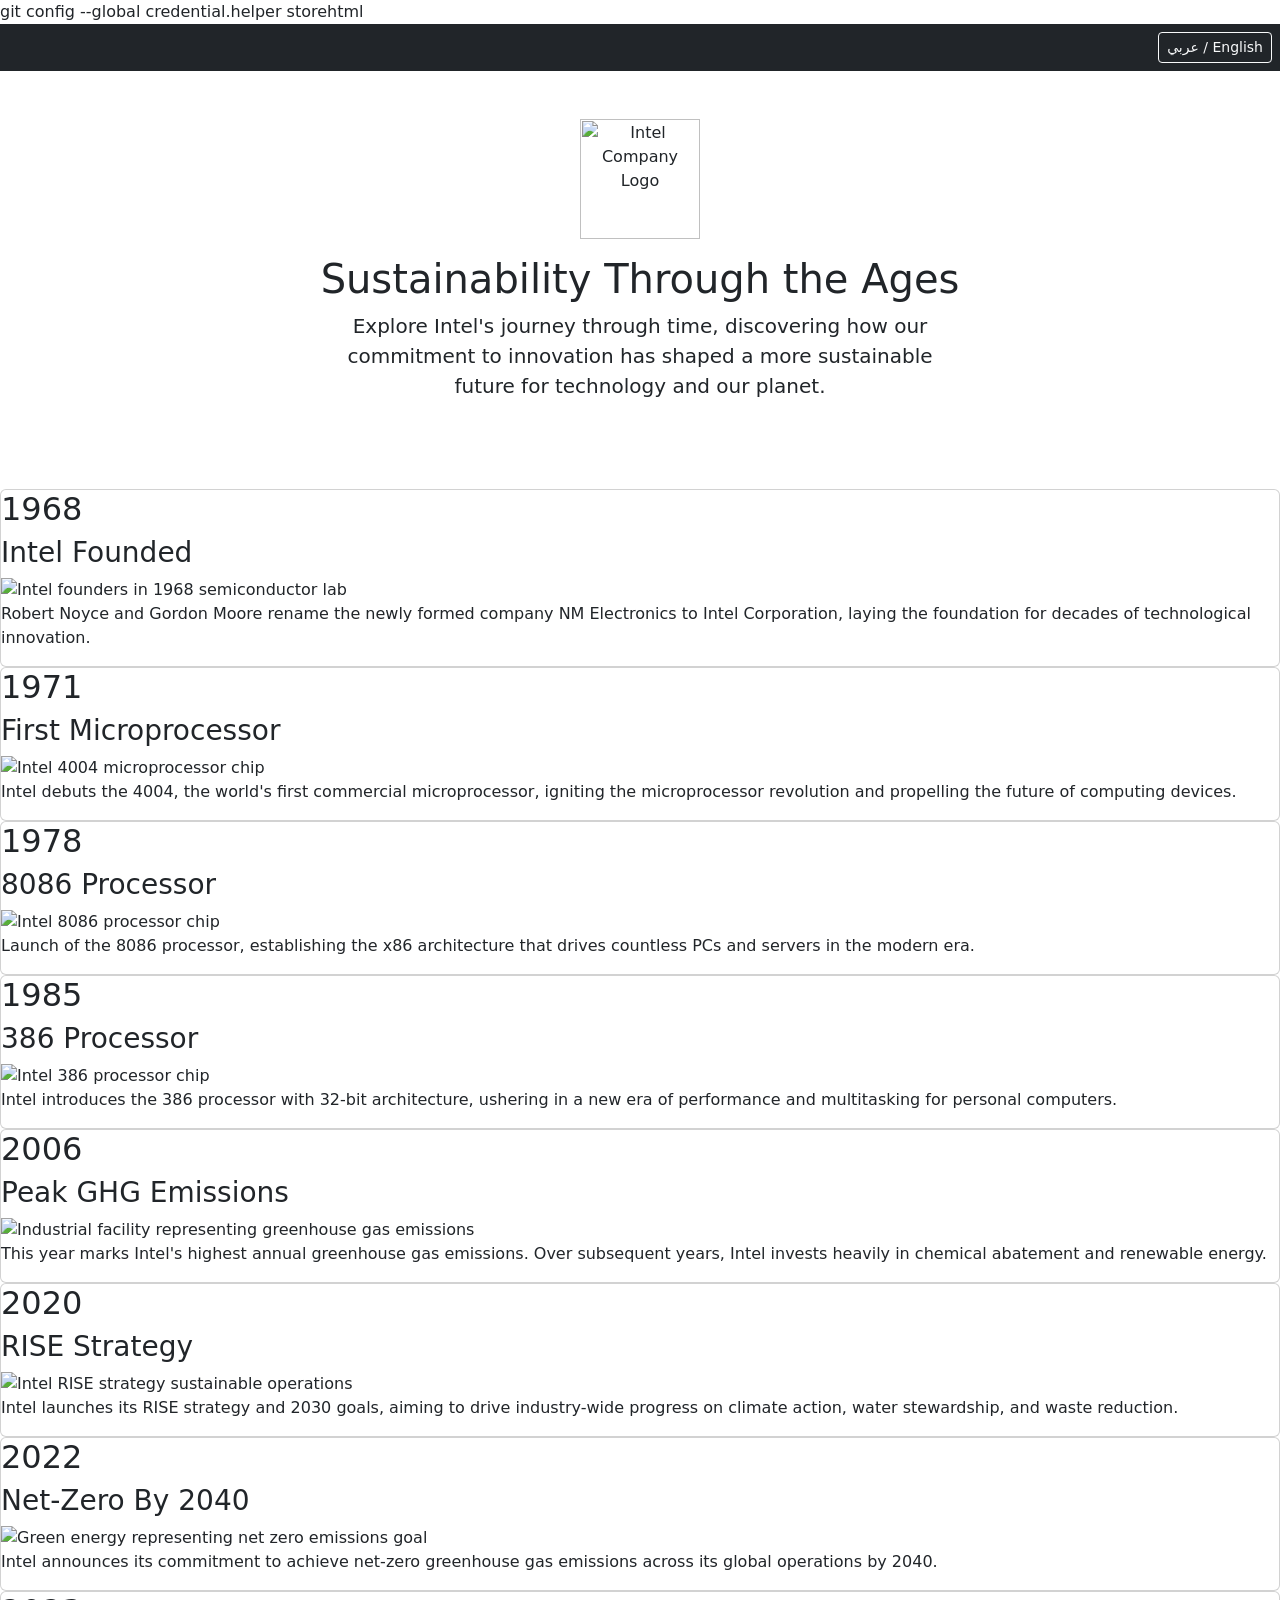
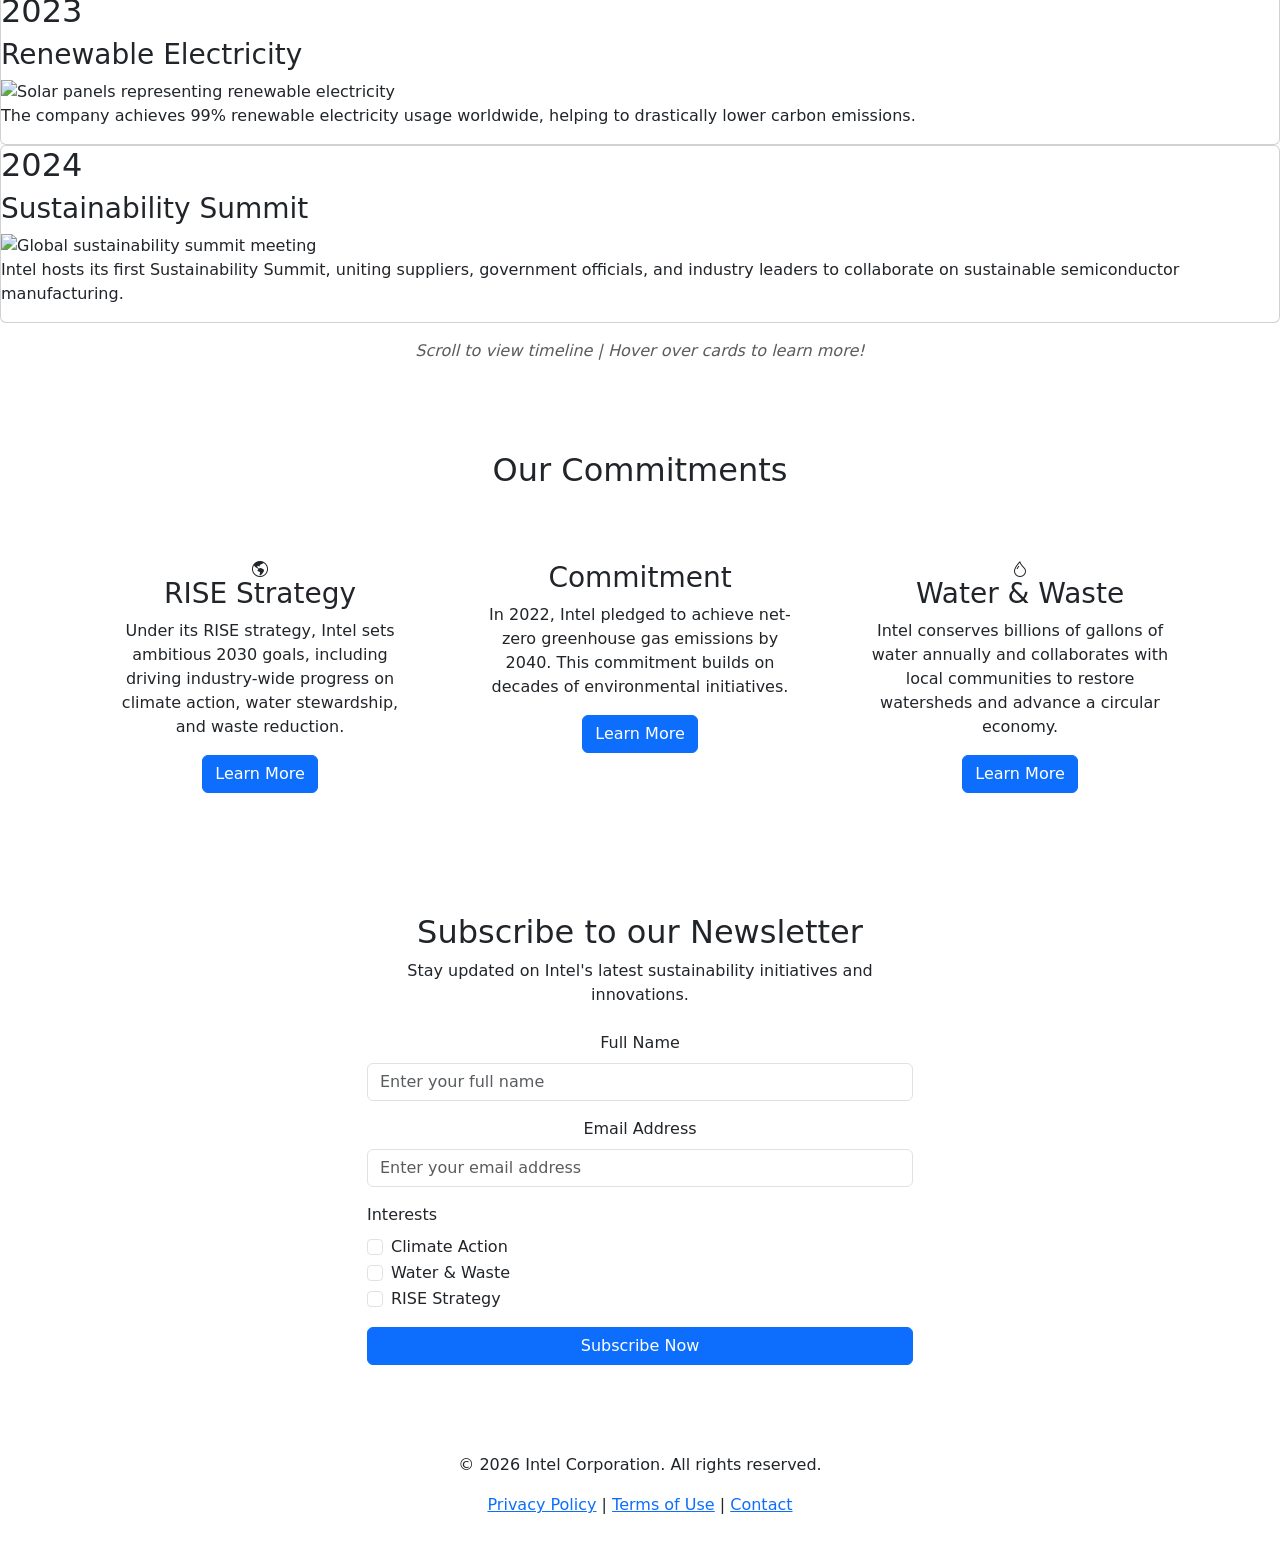
==== index.html @ 624cc10b "Rename index (3).html to index.html" ====
git config --global credential.helper storehtml<!DOCTYPE html>
<html lang="en" dir="ltr">
<head>
  <meta charset="UTF-8" />
  <meta name="viewport" content="width=device-width, initial-scale=1.0" />
  <title>Intel: Sustainability Through the Ages</title>
  <!-- Bootstrap -->
  <link href="https://cdn.jsdelivr.net/npm/bootstrap@5.3.0/dist/css/bootstrap.min.css" rel="stylesheet"/>
  <!-- Bootstrap Icons -->
  <link href="https://cdn.jsdelivr.net/npm/bootstrap-icons@1.10.5/font/bootstrap-icons.css" rel="stylesheet"/>
  <link rel="stylesheet" href="style.css" />
</head>
<body>

  <!-- Language Toggle -->
  <div class="text-end p-2 bg-dark">
    <button class="btn btn-sm btn-outline-light" onclick="toggleRTL()">عربي / English</button>
  </div>

  <!-- Header / Hero Section -->
  <header class="hero text-center py-5">
    <div class="container">
      <img src="img/intel-header-logo.svg" alt="Intel Company Logo" class="mb-3" style="width:120px"/>
      <h1>Sustainability Through the Ages</h1>
      <p class="lead mx-auto" style="max-width:600px">
        Explore Intel's journey through time, discovering how our commitment
        to innovation has shaped a more sustainable future for technology
        and our planet.
      </p>
    </div>
  </header>

  <!-- Timeline Cards Section -->
  <section class="timeline-section py-4">
    <div class="timeline-container">

      <div class="card timeline-card">
        <h2>1968</h2>
        <h3>Intel Founded</h3>
        <img src="img/1.jpg" alt="Intel founders in 1968 semiconductor lab" />
        <p>Robert Noyce and Gordon Moore rename the newly formed company NM Electronics to Intel Corporation, laying the foundation for decades of technological innovation.</p>
      </div>

      <div class="card timeline-card">
        <h2>1971</h2>
        <h3>First Microprocessor</h3>
        <img src="img/2.jpg" alt="Intel 4004 microprocessor chip" />
        <p>Intel debuts the 4004, the world's first commercial microprocessor, igniting the microprocessor revolution and propelling the future of computing devices.</p>
      </div>

      <div class="card timeline-card">
        <h2>1978</h2>
        <h3>8086 Processor</h3>
        <img src="img/3.jpg" alt="Intel 8086 processor chip" />
        <p>Launch of the 8086 processor, establishing the x86 architecture that drives countless PCs and servers in the modern era.</p>
      </div>

      <div class="card timeline-card">
        <h2>1985</h2>
        <h3>386 Processor</h3>
        <img src="img/4.jpg" alt="Intel 386 processor chip" />
        <p>Intel introduces the 386 processor with 32-bit architecture, ushering in a new era of performance and multitasking for personal computers.</p>
      </div>

      <div class="card timeline-card">
        <h2>2006</h2>
        <h3>Peak GHG Emissions</h3>
        <img src="img/1.jpg" alt="Industrial facility representing greenhouse gas emissions" />
        <p>This year marks Intel's highest annual greenhouse gas emissions. Over subsequent years, Intel invests heavily in chemical abatement and renewable energy.</p>
      </div>

      <div class="card timeline-card">
        <h2>2020</h2>
        <h3>RISE Strategy</h3>
        <img src="img/2.jpg" alt="Intel RISE strategy sustainable operations" />
        <p>Intel launches its RISE strategy and 2030 goals, aiming to drive industry-wide progress on climate action, water stewardship, and waste reduction.</p>
      </div>

      <div class="card timeline-card">
        <h2>2022</h2>
        <h3>Net-Zero By 2040</h3>
        <img src="img/3.jpg" alt="Green energy representing net zero emissions goal" />
        <p>Intel announces its commitment to achieve net-zero greenhouse gas emissions across its global operations by 2040.</p>
      </div>

      <div class="card timeline-card">
        <h2>2023</h2>
        <h3>Renewable Electricity</h3>
        <img src="img/4.jpg" alt="Solar panels representing renewable electricity" />
        <p>The company achieves 99% renewable electricity usage worldwide, helping to drastically lower carbon emissions.</p>
      </div>

      <div class="card timeline-card">
        <h2>2024</h2>
        <h3>Sustainability Summit</h3>
        <img src="img/1.jpg" alt="Global sustainability summit meeting" />
        <p>Intel hosts its first Sustainability Summit, uniting suppliers, government officials, and industry leaders to collaborate on sustainable semiconductor manufacturing.</p>
      </div>

    </div>
    <p class="text-center text-muted mt-3"><em>Scroll to view timeline | Hover over cards to learn more!</em></p>
  </section>

  <!-- 3-Column Bootstrap Section -->
  <section class="three-col-section py-5">
    <div class="container">
      <h2 class="text-center mb-5">Our Commitments</h2>
      <div class="row g-4">

        <div class="col-12 col-md-4">
          <div class="commitment-card h-100 p-4 text-center">
            <i class="bi bi-globe-americas commitment-icon" aria-hidden="true"></i>
            <h3>RISE Strategy</h3>
            <p>Under its RISE strategy, Intel sets ambitious 2030 goals, including driving industry-wide progress on climate action, water stewardship, and waste reduction.</p>
            <a href="https://www.intel.com/content/www/us/en/corporate-responsibility/2030-goals.html" class="btn btn-primary learn-more-btn" target="_blank" aria-label="Learn more about Intel RISE Strategy">Learn More</a>
          </div>
        </div>

        <div class="col-12 col-md-4">
          <div class="commitment-card h-100 p-4 text-center">
            <i class="bi bi-leaf commitment-icon" aria-hidden="true"></i>
            <h3>Commitment</h3>
            <p>In 2022, Intel pledged to achieve net-zero greenhouse gas emissions by 2040. This commitment builds on decades of environmental initiatives.</p>
            <a href="https://www.intel.com/content/www/us/en/environment/net-zero-by-2040.html" class="btn btn-primary learn-more-btn" target="_blank" aria-label="Learn more about Intel net zero commitment">Learn More</a>
          </div>
        </div>

        <div class="col-12 col-md-4">
          <div class="commitment-card h-100 p-4 text-center">
            <i class="bi bi-droplet commitment-icon" aria-hidden="true"></i>
            <h3>Water &amp; Waste</h3>
            <p>Intel conserves billions of gallons of water annually and collaborates with local communities to restore watersheds and advance a circular economy.</p>
            <a href="https://www.intel.com/content/www/us/en/environment/water.html" class="btn btn-primary learn-more-btn" target="_blank" aria-label="Learn more about Intel water and waste programs">Learn More</a>
          </div>
        </div>

      </div>
    </div>
  </section>

  <!-- Subscription Form -->
  <section class="subscription-section py-5" aria-labelledby="newsletter-heading">
    <div class="container">
      <div class="row justify-content-center">
        <div class="col-12 col-md-6 text-center">
          <h2 id="newsletter-heading">Subscribe to our Newsletter</h2>
          <p class="mb-4">Stay updated on Intel's latest sustainability initiatives and innovations.</p>
          <form action="#" method="post" novalidate>
            <div class="mb-3">
              <label for="fullName" class="form-label">Full Name</label>
              <input type="text" class="form-control" id="fullName" name="fullName" placeholder="Enter your full name" required aria-required="true"/>
            </div>
            <div class="mb-3">
              <label for="emailAddress" class="form-label">Email Address</label>
              <input type="email" class="form-control" id="emailAddress" name="emailAddress" placeholder="Enter your email address" required aria-required="true"/>
            </div>
            <div class="mb-3 text-start">
              <label class="form-label">Interests</label>
              <div class="form-check">
                <input class="form-check-input" type="checkbox" id="climateCheck" name="interests" value="climate"/>
                <label class="form-check-label" for="climateCheck">Climate Action</label>
              </div>
              <div class="form-check">
                <input class="form-check-input" type="checkbox" id="waterCheck" name="interests" value="water"/>
                <label class="form-check-label" for="waterCheck">Water & Waste</label>
              </div>
              <div class="form-check">
                <input class="form-check-input" type="checkbox" id="riseCheck" name="interests" value="rise"/>
                <label class="form-check-label" for="riseCheck">RISE Strategy</label>
              </div>
            </div>
            <button type="submit" class="btn btn-primary w-100">Subscribe Now</button>
          </form>
        </div>
      </div>
    </div>
  </section>

  <!-- Footer -->
  <footer class="py-4 text-center">
    <p>&copy; 2026 Intel Corporation. All rights reserved.</p>
    <p>
      <a href="#" aria-label="Intel Privacy Policy">Privacy Policy</a> |
      <a href="#" aria-label="Intel Terms of Use">Terms of Use</a> |
      <a href="#" aria-label="Intel Contact">Contact</a>
    </p>
  </footer>

  <!-- Bootstrap JS -->
  <script src="https://cdn.jsdelivr.net/npm/bootstrap@5.3.0/dist/js/bootstrap.bundle.min.js"></script>

  <!-- RTL Toggle Script -->
  <script>
    function toggleRTL() {
      const html = document.documentElement;
      if (html.getAttribute('dir') === 'rtl') {
        html.setAttribute('dir', 'ltr');
        html.setAttribute('lang', 'en');
      } else {
        html.setAttribute('dir', 'rtl');
        html.setAttribute('lang', 'ar');
      }
    }
  </script>

</body>
</html>
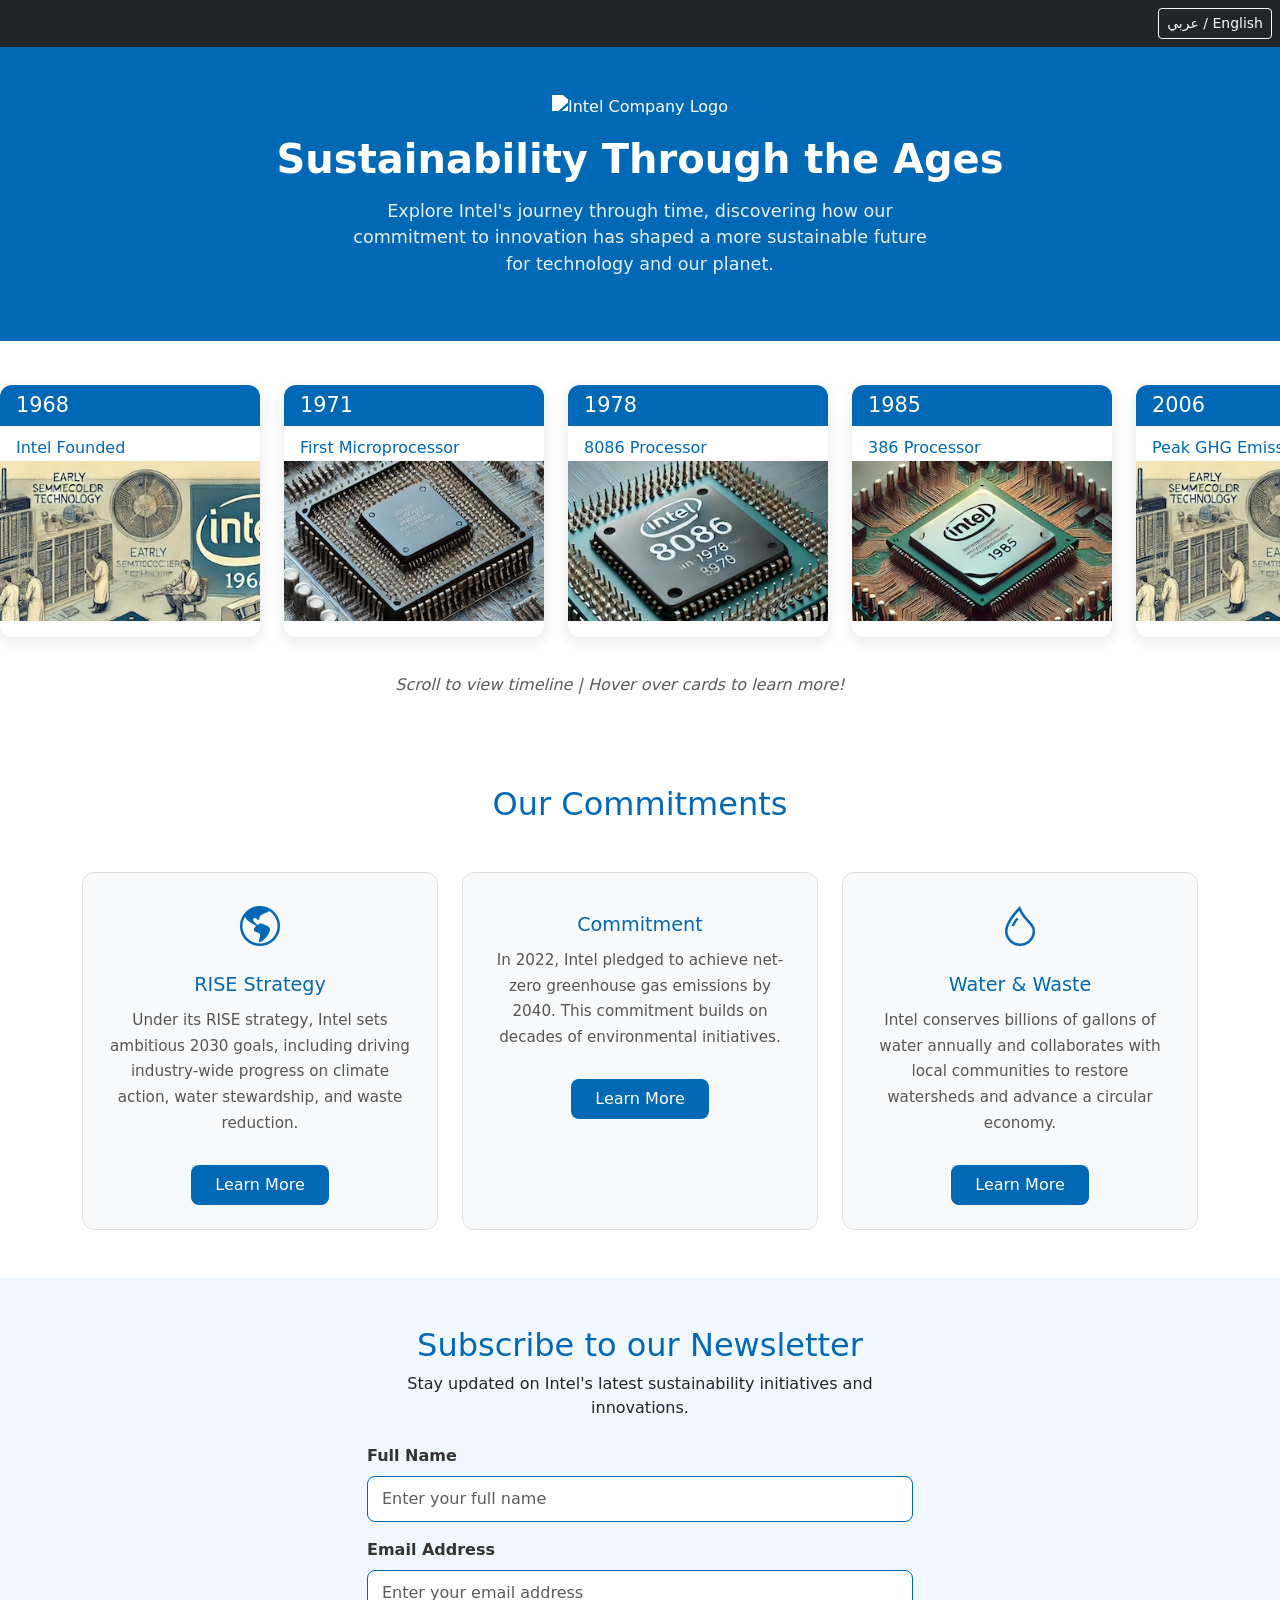
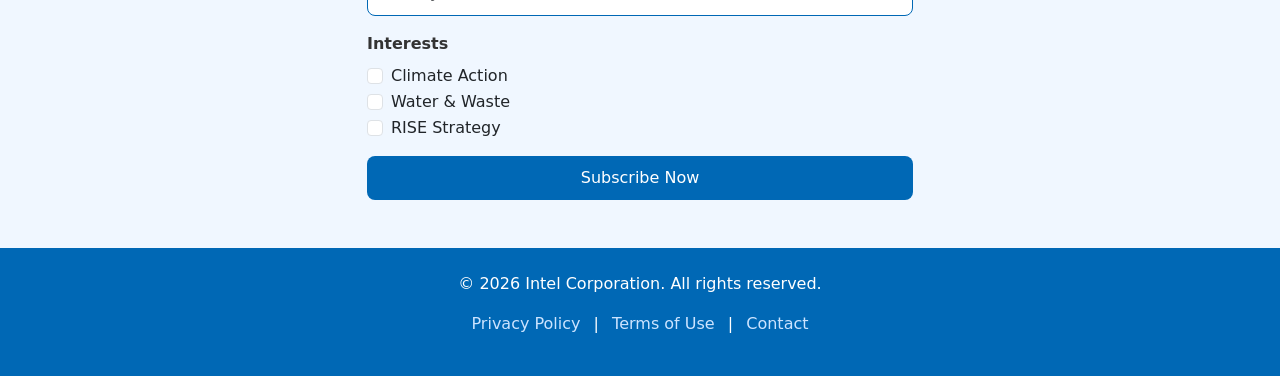
==== commit a0ab600d: "Update image source paths in index.html" ====
--- a/index.html
+++ b/index.html
@@ -1,4 +1,4 @@
-git config --global credential.helper storehtml<!DOCTYPE html>
+<!DOCTYPE html>
 <html lang="en" dir="ltr">
 <head>
   <meta charset="UTF-8" />
@@ -37,63 +37,63 @@
       <div class="card timeline-card">
         <h2>1968</h2>
         <h3>Intel Founded</h3>
-        <img src="img/1.jpg" alt="Intel founders in 1968 semiconductor lab" />
+        <img src="1.jpg" alt="Intel founders in 1968 semiconductor lab" />
         <p>Robert Noyce and Gordon Moore rename the newly formed company NM Electronics to Intel Corporation, laying the foundation for decades of technological innovation.</p>
       </div>
 
       <div class="card timeline-card">
         <h2>1971</h2>
         <h3>First Microprocessor</h3>
-        <img src="img/2.jpg" alt="Intel 4004 microprocessor chip" />
+        <img src="2.jpg" alt="Intel 4004 microprocessor chip" />
         <p>Intel debuts the 4004, the world's first commercial microprocessor, igniting the microprocessor revolution and propelling the future of computing devices.</p>
       </div>
 
       <div class="card timeline-card">
         <h2>1978</h2>
         <h3>8086 Processor</h3>
-        <img src="img/3.jpg" alt="Intel 8086 processor chip" />
+        <img src="3.jpg" alt="Intel 8086 processor chip" />
         <p>Launch of the 8086 processor, establishing the x86 architecture that drives countless PCs and servers in the modern era.</p>
       </div>
 
       <div class="card timeline-card">
         <h2>1985</h2>
         <h3>386 Processor</h3>
-        <img src="img/4.jpg" alt="Intel 386 processor chip" />
+        <img src="4.jpg" alt="Intel 386 processor chip" />
         <p>Intel introduces the 386 processor with 32-bit architecture, ushering in a new era of performance and multitasking for personal computers.</p>
       </div>
 
       <div class="card timeline-card">
         <h2>2006</h2>
         <h3>Peak GHG Emissions</h3>
-        <img src="img/1.jpg" alt="Industrial facility representing greenhouse gas emissions" />
+        <img src="1.jpg" alt="Industrial facility representing greenhouse gas emissions" />
         <p>This year marks Intel's highest annual greenhouse gas emissions. Over subsequent years, Intel invests heavily in chemical abatement and renewable energy.</p>
       </div>
 
       <div class="card timeline-card">
         <h2>2020</h2>
         <h3>RISE Strategy</h3>
-        <img src="img/2.jpg" alt="Intel RISE strategy sustainable operations" />
+        <img src="2.jpg" alt="Intel RISE strategy sustainable operations" />
         <p>Intel launches its RISE strategy and 2030 goals, aiming to drive industry-wide progress on climate action, water stewardship, and waste reduction.</p>
       </div>
 
       <div class="card timeline-card">
         <h2>2022</h2>
         <h3>Net-Zero By 2040</h3>
-        <img src="img/3.jpg" alt="Green energy representing net zero emissions goal" />
+        <img src="3.jpg" alt="Green energy representing net zero emissions goal" />
         <p>Intel announces its commitment to achieve net-zero greenhouse gas emissions across its global operations by 2040.</p>
       </div>
 
       <div class="card timeline-card">
         <h2>2023</h2>
         <h3>Renewable Electricity</h3>
-        <img src="img/4.jpg" alt="Solar panels representing renewable electricity" />
+        <img src="4.jpg" alt="Solar panels representing renewable electricity" />
         <p>The company achieves 99% renewable electricity usage worldwide, helping to drastically lower carbon emissions.</p>
       </div>
 
       <div class="card timeline-card">
         <h2>2024</h2>
         <h3>Sustainability Summit</h3>
-        <img src="img/1.jpg" alt="Global sustainability summit meeting" />
+        <img src="1.jpg" alt="Global sustainability summit meeting" />
         <p>Intel hosts its first Sustainability Summit, uniting suppliers, government officials, and industry leaders to collaborate on sustainable semiconductor manufacturing.</p>
       </div>
 
--- a/style.css
+++ b/style.css
@@ -0,0 +1,252 @@
+Now click on style.css, press Cmd+A to select all, and paste this:
+css/* Base Styles */
+body {
+  font-family: 'Arial', sans-serif;
+  background-color: #f4f4f4;
+  color: #333;
+}
+
+/* Hero Section */
+.hero {
+  background-color: #0068b5;
+  color: white;
+}
+
+.hero h1 {
+  font-size: 2.5rem;
+  font-weight: bold;
+  margin-bottom: 15px;
+}
+
+.hero p {
+  font-size: 1.1rem;
+  opacity: 0.9;
+}
+
+.hero img {
+  filter: brightness(0) invert(1);
+}
+
+/* Timeline Section */
+.timeline-section {
+  overflow-x: auto;
+  scroll-snap-type: x mandatory;
+}
+
+.timeline-container {
+  display: flex;
+  flex-direction: row;
+  gap: 24px;
+  width: max-content;
+  padding: 20px;
+}
+
+/* Timeline Cards */
+.timeline-card {
+  width: 260px;
+  scroll-snap-align: start;
+  transition: transform 0.3s ease, box-shadow 0.3s ease;
+  cursor: pointer;
+  overflow: hidden;
+  border: none;
+  border-radius: 12px;
+  box-shadow: 0 4px 15px rgba(0,0,0,0.1);
+}
+
+.timeline-card:hover {
+  transform: scale(1.05);
+  box-shadow: 0 8px 25px rgba(0, 104, 181, 0.3);
+}
+
+.timeline-card h2 {
+  background-color: #0068b5;
+  color: white;
+  padding: 8px 16px;
+  font-size: 1.3rem;
+  margin: 0;
+}
+
+.timeline-card h3 {
+  padding: 12px 16px 4px;
+  font-size: 1rem;
+  color: #0068b5;
+  margin: 0;
+}
+
+.timeline-card img {
+  width: 100%;
+  height: 160px;
+  object-fit: cover;
+}
+
+.timeline-card p {
+  padding: 0 16px 16px;
+  font-size: 0.85rem;
+  color: #555;
+  line-height: 1.5;
+  max-height: 0;
+  overflow: hidden;
+  opacity: 0;
+  transition: max-height 0.4s ease, opacity 0.4s ease;
+  margin: 0;
+}
+
+.timeline-card:hover p {
+  max-height: 200px;
+  opacity: 1;
+}
+
+/* 3-Column Section */
+.three-col-section {
+  background-color: white;
+}
+
+.three-col-section h2 {
+  color: #0068b5;
+  font-size: 2rem;
+}
+
+.commitment-card {
+  background-color: #f8f9fa;
+  border-radius: 12px;
+  border: 1px solid #e0e0e0;
+  transition: transform 0.3s ease, box-shadow 0.3s ease;
+}
+
+.commitment-card:hover {
+  transform: translateY(-5px);
+  box-shadow: 0 8px 20px rgba(0,104,181,0.15);
+}
+
+.commitment-icon {
+  font-size: 2.5rem;
+  color: #0068b5;
+  margin-bottom: 16px;
+  display: block;
+}
+
+.commitment-card h3 {
+  color: #0068b5;
+  font-size: 1.2rem;
+  margin-bottom: 12px;
+}
+
+.commitment-card p {
+  color: #555;
+  font-size: 0.95rem;
+  line-height: 1.7;
+}
+
+.learn-more-btn {
+  background-color: #0068b5;
+  border: none;
+  border-radius: 8px;
+  padding: 8px 24px;
+  margin-top: 12px;
+}
+
+.learn-more-btn:hover {
+  background-color: #004f8a;
+}
+
+/* Subscription Section */
+.subscription-section {
+  background-color: #f0f7ff;
+}
+
+.subscription-section h2 {
+  color: #0068b5;
+  font-size: 2rem;
+  margin-bottom: 8px;
+}
+
+.subscription-section .form-control {
+  border-radius: 8px;
+  border: 1px solid #0068b5;
+  padding: 10px 14px;
+}
+
+.subscription-section .form-control:focus {
+  box-shadow: 0 0 0 3px rgba(0,104,181,0.25);
+  border-color: #0068b5;
+}
+
+.subscription-section .btn-primary {
+  background-color: #0068b5;
+  border: none;
+  border-radius: 8px;
+  padding: 10px;
+  font-size: 1rem;
+}
+
+.subscription-section .btn-primary:hover {
+  background-color: #004f8a;
+}
+
+.form-label {
+  font-weight: 600;
+  color: #333;
+  text-align: start;
+  display: block;
+}
+
+/* Footer */
+footer {
+  background-color: #0068b5;
+  color: white;
+  margin-top: 0;
+}
+
+footer a {
+  color: #cce4ff;
+  text-decoration: none;
+  margin: 0 8px;
+}
+
+footer a:hover {
+  color: white;
+  text-decoration: underline;
+}
+
+/* RTL Support */
+[dir="rtl"] .timeline-container {
+  flex-direction: row-reverse;
+}
+
+[dir="rtl"] .text-start {
+  text-align: right !important;
+}
+
+[dir="rtl"] .form-check {
+  padding-right: 1.5em;
+  padding-left: 0;
+}
+
+[dir="rtl"] .form-check-input {
+  float: right;
+  margin-right: -1.5em;
+  margin-left: 0;
+}
+
+/* Responsive Mobile */
+@media (max-width: 768px) {
+  .timeline-container {
+    flex-direction: column;
+    width: 100%;
+    align-items: center;
+  }
+
+  .timeline-card {
+    width: 90%;
+    max-width: 340px;
+  }
+
+  .timeline-section {
+    overflow-x: hidden;
+    scroll-snap-type: none;
+  }
+
+  .hero h1 {
+    font-size: 1.8rem;
+  }
+}
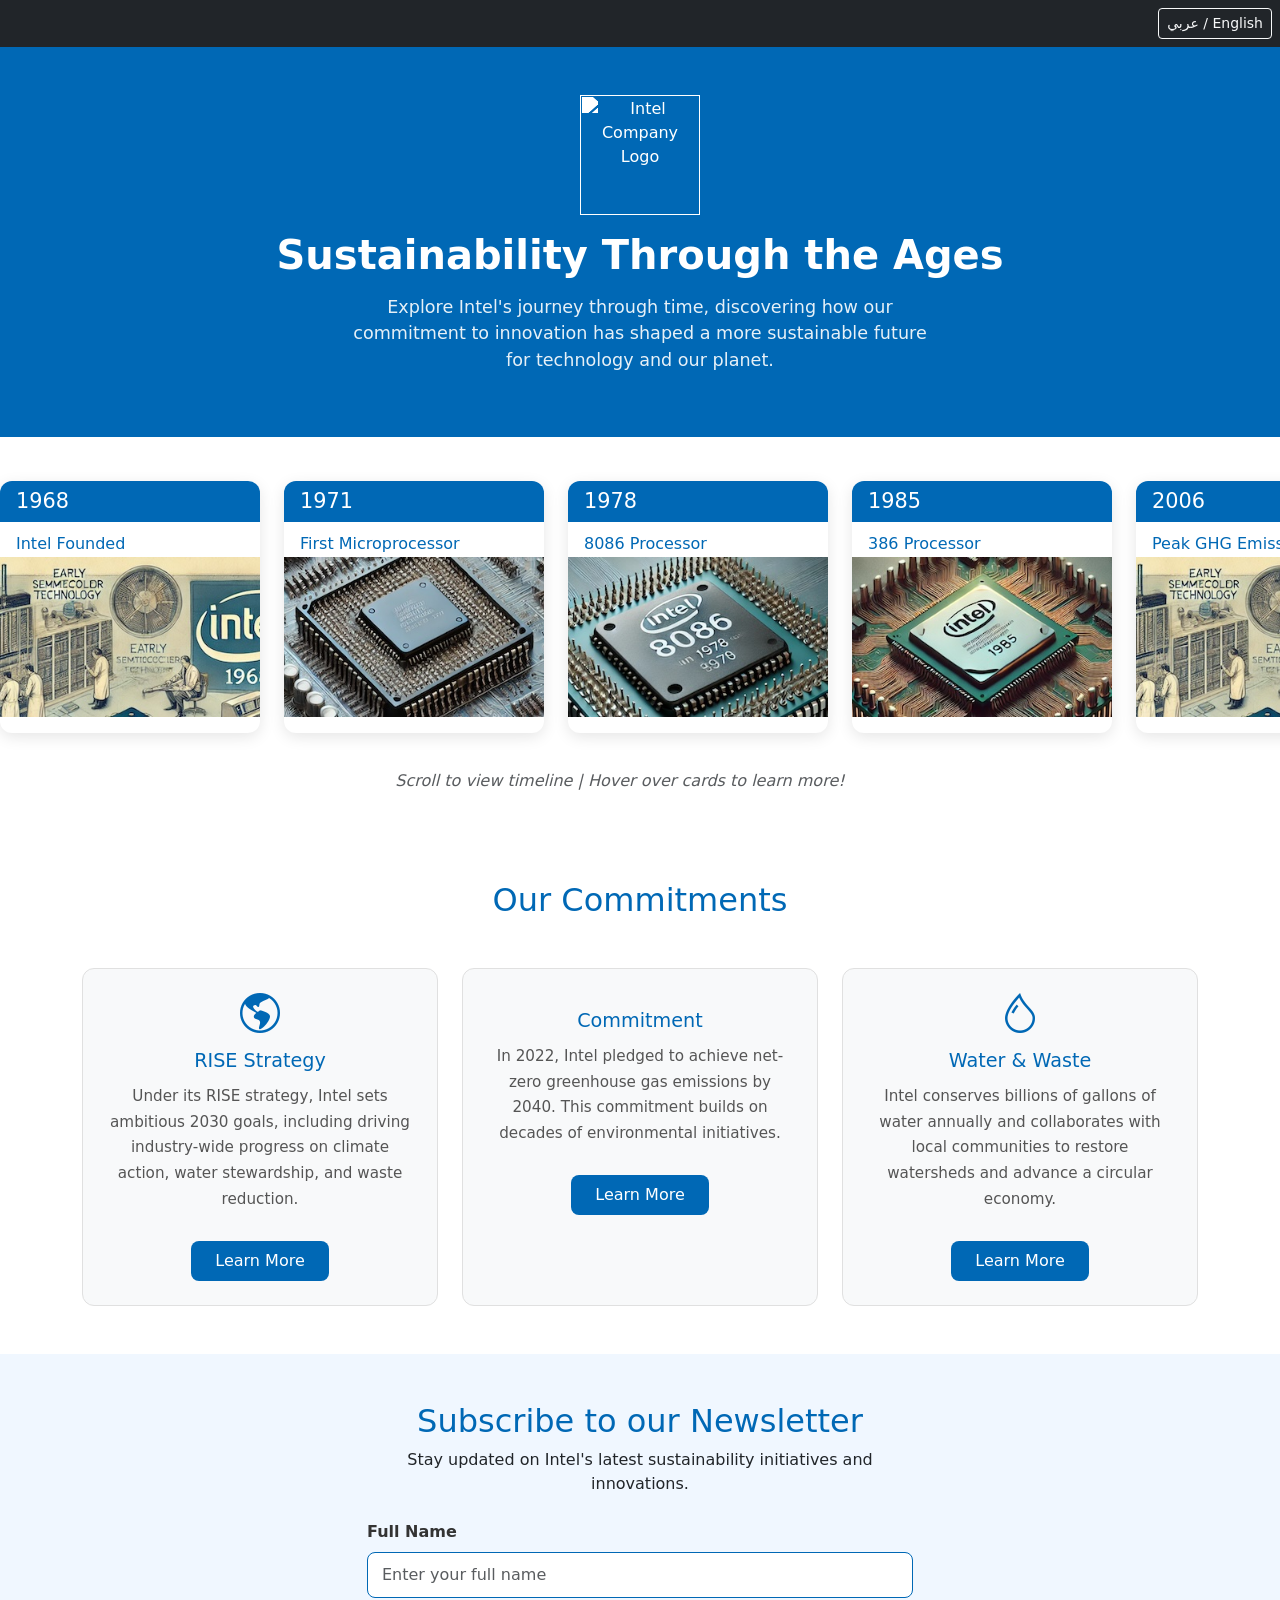
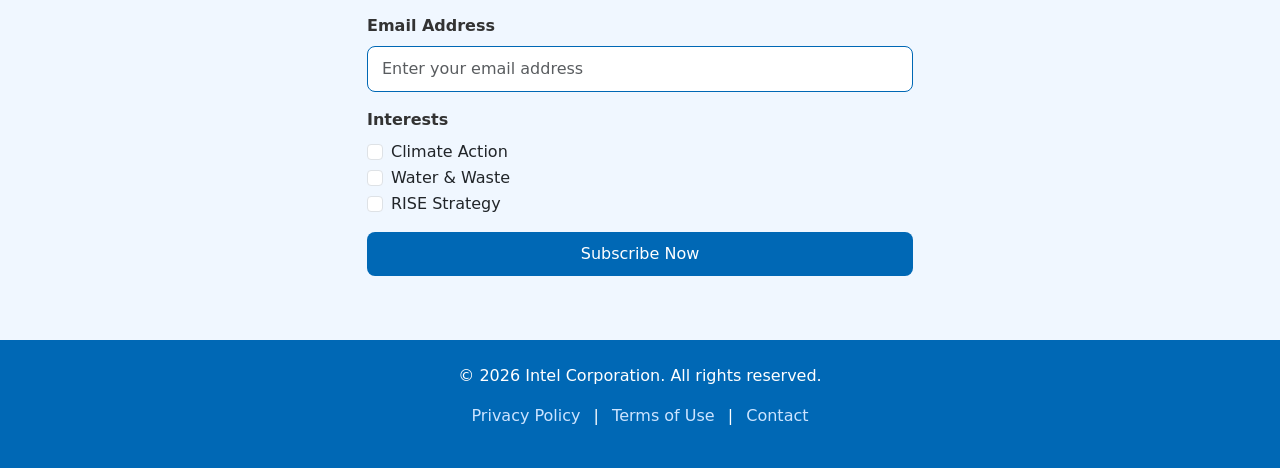
==== commit 62cd6162: "Fix HTML syntax in index.html" ====
--- a/index.html
+++ b/index.html
@@ -1,4 +1,3 @@
-<!DOCTYPE html>
 <html lang="en" dir="ltr">
 <head>
   <meta charset="UTF-8" />
